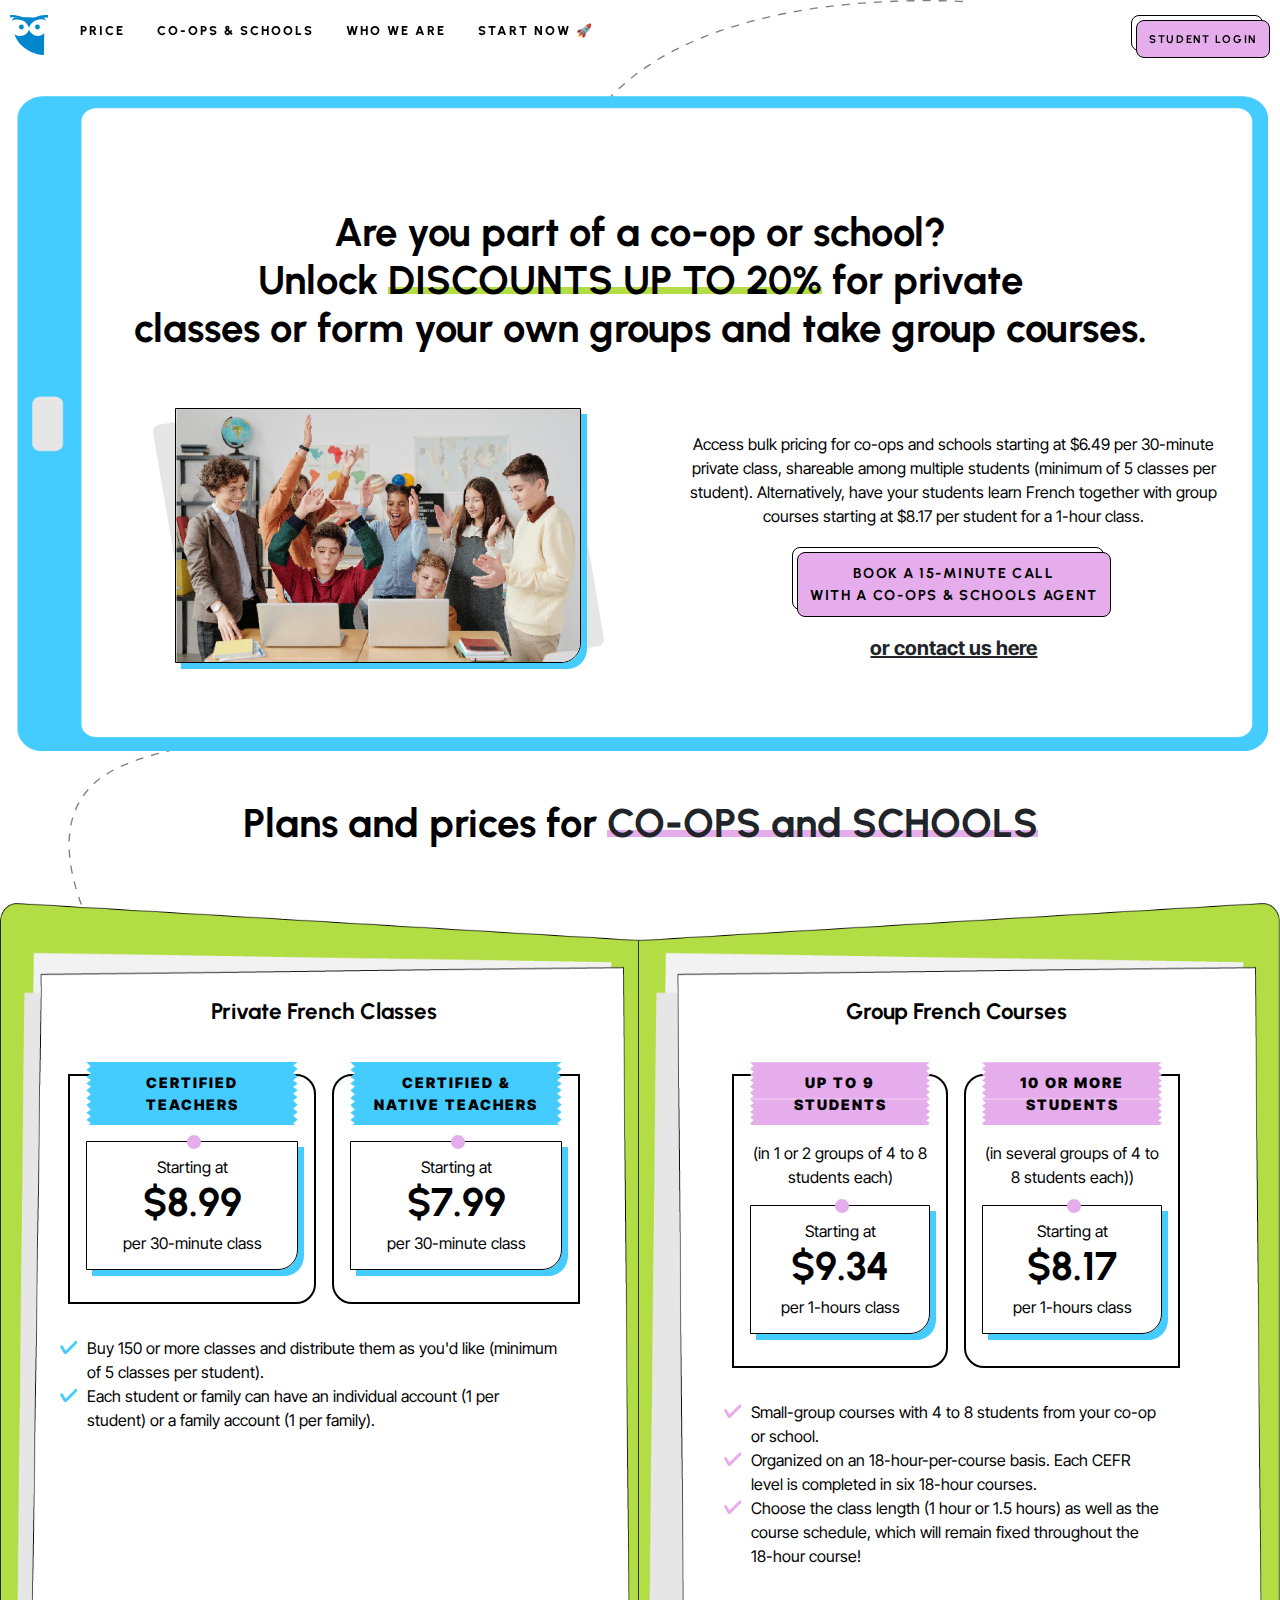
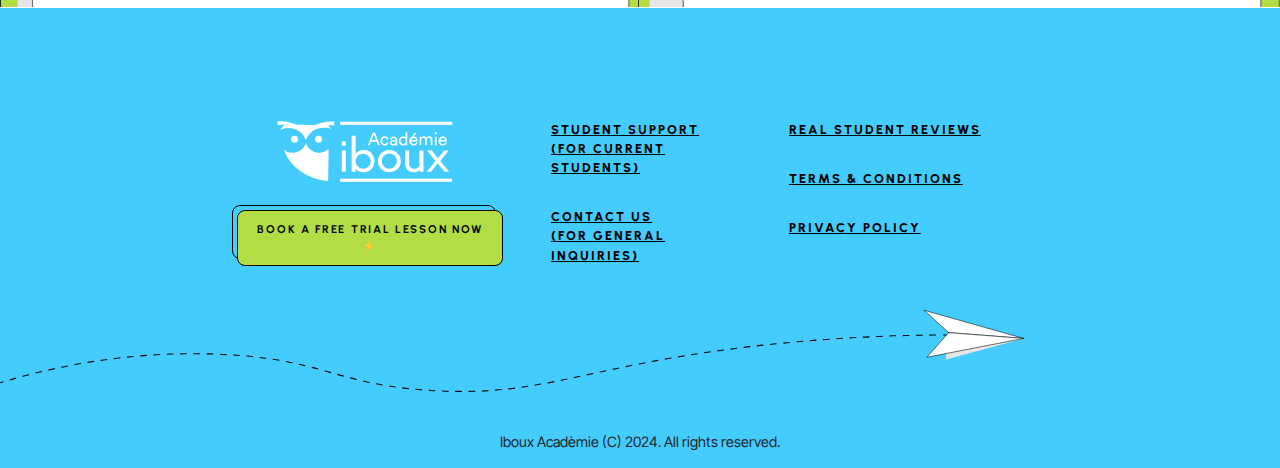
==== co-ops_&_schools.html @ 30d0fe0b "V 1.0" ====
<!DOCTYPE html>
<html lang="es">
<head>
    <meta charset="UTF-8">
    <meta name="viewport" content="width=device-width, initial-scale=1.0">
    <title>Iboux</title>
    <link rel="icon" href="imagenes/favicon.png" type="image/png">
    <link rel="stylesheet" href="css/bootstrap.min.css">
    <link rel="stylesheet" href="css/bootstrap-icons.min.css">
    <link rel="stylesheet" type="text/css" href="slick/slick.css"/>
    <link rel="stylesheet" href="css/style.css">
    <link rel="preconnect" href="https://fonts.googleapis.com">
    <link rel="preconnect" href="https://fonts.gstatic.com" crossorigin>
    <link href="https://fonts.googleapis.com/css2?family=Inter+Tight:ital,wght@0,400..700;1,400..700&family=Urbanist:ital,wght@0,400..900;1,400..900&display=swap" rel="stylesheet">
</head>
<body>
  <nav id="navbar" class="navbar navbar-expand-lg navbar-light fixed-top scrolled">
    <div class="container-xxl">
      <a class="navbar-brand" href="index.html"><img src="imagenes/logo.svg" height="40px" width="auto" alt=""></a>
      <button class="navbar-toggler x-btn" type="button" data-bs-toggle="collapse" data-bs-target="#navbarSupportedContent" aria-controls="navbarSupportedContent" aria-expanded="false" aria-label="Toggle navigation">
        <span class="navbar-toggler-icon"></span>
        <span class="btn-close p-2 d-none" style="font-size:1.6em"></span>
      </button>
      <div class="collapse navbar-collapse text-center text-md-start" id="navbarSupportedContent">
        <ul class="navbar-nav me-auto mb-2 mb-md-2">
          <li class="nav-item px-2 px-md-2">
            <a class="nav-link" aria-current="page" href="price.html">Price</a>
          </li>
          <li class="nav-item px-2 px-md-2">
            <a class="nav-link" href="co-ops_&amp;_schools.html">Co-Ops &amp; Schools</a>
          </li>
          <li class="nav-item px-2 px-md-2">
            <a class="nav-link " href="who-we-are.html">Who We Are</a>
          </li>
          <li class="nav-item px-2 px-md-2">
            <a class="nav-link " href="start-now.html">Start Now <span class="emoji">🚀</span></a>
          </li>
        </ul>
        <div class="d-block mx-auto mx-md-0 ">
          <div class="ps-2 ps-md-2 pt-2 pt-md-2 btn-borde text-center text-md-start">
            <a class="btn btn-outline-success btn-new btn-nav fondo-rosa" href="sign-up.html">STUDENT LOGIN</a>
          </div>
        </div>
      </div>
    </div>
  </nav>

  <div id="seccion-001" class="container-fluid">
    <div class="row">
      <div class="col-12 mt-4 mt-md-5 pt-md-5">
        <div class="container-xxl pb-md-5 pt-md-3">
          <div class="row my-3 my-md-5">
            <div class="col-12 col-md-7 d-block d-md-none">
              <div class="d-block m-md-5 ps-md-5 pt-md-5 pt-3 pb-3 fondo-img">
                <img class="border-estandar d-block m-md-5" src="imagenes/imagen-7.png">
              </div>
            </div>
            <div class="col-12 text-center px-md-5 ">
              <h1 class="mt-3 mt-md-5 px-md-5">Are you part of a co-op or school?<br>
                Unlock <span class="mark-3">DISCOUNTS UP TO 20%</span> for private<br>
                classes or form your own groups and take group courses.
              </h1>
            </div>
          </div>
          <div class="row mb-4">
              <div class="col-md-1 d-none d-md-block"></div>
              <div class="col-12 col-md-5 d-none d-md-block ">
                <div class="d-block mx-4 fondo-img">
                  <img class="border-estandar d-block mx-auto" src="imagenes/imagen-7.png" style="width: 90%; height: auto; margin: 0px;">
                </div>
              </div>
              <div class="col-12 col-md-6 text-center px-md-4">
                <p class="mt-0 mt-md-4 mb-4 mx-md-4">Access bulk pricing for co-ops and schools starting at $6.49 per 30-minute private class, shareable 
                  among multiple students (minimum of 5 classes per student). Alternatively, have your students learn French together with 
                  group courses starting at $8.17 per student for a 1-hour class.</p>
                <button id="15min" href="#" class="btn btn-lg btn-new fondo-rosa text-center ">Book a 15-minute call
                  <p class="mb-0">with a Co-Ops &amp; Schools Agent</p>
                </button>
                <p class="mt-3">
                  <a href="#" class="under text-dark fs-5"><b>or contact us here</b></a>
                </p>
              </div>
            </div>
        </div>
      </div>
    </div>
  </div>
  <div id="calender" class="container-xxl mb-md-0 mb-5 ">
    <div class="row">
      <div class="col-12">
        <div class="form-holder">
          <div class="calendly-form-wrapper form-scale">
              <div class="inner">
                  <!-- Calendly inline widget begin -->
                    <div class="calendly-inline-widget calendly-mobile" data-url="https://calendly.com/iboux-trials_intl/french?hide_gdpr_banner=1&amp;text_color=515154&amp;primary_color=127eff" style="position: relative;-webkit-overflow-scrolling:touch;min-width:320px;height:630px;" data-processed="true"><div class="calendly-spinner"><div class="calendly-bounce1"></div><div class="calendly-bounce2"></div><div class="calendly-bounce3"></div></div>
                    <iframe src="https://calendly.com/iboux-trials_intl/french?embed_domain=www.iboux.com&amp;embed_type=Inline&amp;hide_gdpr_banner=1&amp;text_color=515154&amp;primary_color=127eff" width="100%" height="700px" frameborder="0" title="Select a Date &amp; Time - Calendly"></iframe></div>
                    <script type="text/javascript" src="https://assets.calendly.com/assets/external/widget.js" async=""></script>
                  <!-- Calendly inline widget end -->                            
              </div>
          </div>
        </div>
      </div>
    </div>
  </div>

    <div id="seccion-002" class="container-fluid">
      <div class="row">
        <div class="col-12 p-0">
          <div class="container-xxl">
            <div class="row">
              <div class="col-12 text-center my-5 mb-5">
                <h2>Plans and prices for <span class="mark">CO-OPS and SCHOOLS</span></h2>
              </div>
          </div>
          </div>
          <div class="container-xxl carpeta-verde pt-md-5">
            <div class="row px-md-2 px-0 ">
              <div class="col-12 col-md-6 pt-5 px-0 px-md-5 hoja-1">
                <h4 class="text-center mb-5 mb-md-4 d-block">
                 <b> Private French Classes</b>
                </h4>
                <div class="container-fluid px-0">
                  <div class="row px-0 px-md-3 list-price-1">
                    <div class="col-6 px-1 px-md-2">
                      <div class="text-center cont-price p-3 p-md-3 mt-0 mt-md-4">
                        <p class="cinta-2">CERTIFIED TEACHERS</p>
                        <div class="border-estandar punto py-3 mb-3">
                          <p class="mb-0">
                            Starting at
                          </p>
                          <h2>
                            $8.99
                          </h2>
                          <p>per 30-minute class</p>
                        </div>
                      </div>
                    </div>
                    <div class="col-6 px-1 px-md-2">
                      <div class="text-center cont-price p-3 p-md-3 mt-0 mt-md-4">
                        <p class="cinta-2">CERTIFIED &amp; NATIVE TEACHERS</p>
                        <div class="border-estandar punto py-3 mb-3">
                          <p class="mb-0">
                            Starting at
                          </p>
                          <h2>
                            $7.99
                          </h2>
                          <p>per 30-minute class</p>
                        </div>
                      </div>
                    </div>
                    <div class="col-12 ps-4 ps-md-2">
                      <ul class="check-1 mt-3 mb-4 p-3">
                        <li>Buy 150 or more classes and distribute them as you'd like (minimum of 5 classes per student).</li>
                        <li>Each student or family can have an individual account (1 per student) or a family account (1 per family).</li>
                      </ul>
                    </div>
                  </div>
                </div>
              </div>
              
              <div class="col-12 col-md-6 pt-5 px-0 px-md-5 hoja-2">
                <h4 class="text-center mb-5 mb-md-4 d-block">
                 <b>Group French Courses</b>
                </h4>
                <div class="container-fluid px-0">
                  <div class="row px-md-5 list-price-1">
                    <div class="col-6 px-1 px-md-2">
                      <div class="text-center cont-price p-3 p-md-3 mt-0 mt-md-4">
                        <p class="cinta-3">UP TO 9 STUDENTS</p>
                        <p class="mt-0 fs-6">(in 1 or 2 groups of 4 to 8 students each)</p>
                        <div class="border-estandar punto py-3 mb-3">
                          <p class="mb-0">
                            Starting at
                          </p>
                          <h2>
                            $9.34
                          </h2>
                          <p>per 1-hours class</p>
                        </div>
                      </div>
                    </div>
                    <div class="col-6 px-1 px-md-2">
                      <div class="text-center cont-price p-3 p-md-3 mt-0 mt-md-4">
                        <p class="cinta-3">10 OR MORE STUDENTS</p>
                        <p class="mt-0 fs-6">(in several groups of 4 to 8 students each))</p>
                        <div class="border-estandar punto py-3 mb-3">
                          <p class="mb-0">
                            Starting at
                          </p>
                          <h2>
                            $8.17
                          </h2>
                          <p>per 1-hours class</p>
                        </div>
                      </div>
                    </div>
                    <div class="col-12 ps-4 ps-md-2">
                      <ul class="check-2 mt-3 mb-4 p-3">
                        <li>Small-group courses with 4 to 8 students from your co-op or school.</li>
                        <li>Organized on an 18-hour-per-course basis. Each CEFR level is completed in six 18-hour courses.</li>
                        <li>Choose the class length (1 hour or 1.5 hours) as well as the course schedule, which will remain fixed throughout the 18-hour course!</li>
                      </ul>
                    </div>
                  </div>
                </div>
              </div>
            </div>
          </div>
        </div>
      </div>
    </div>

    <footer class="container-fluid text-dark pt-5 pt-md-5">
      <div class="row pt-5">
        <div class="col-12 col-md-2"></div>
        <div class="col-12 col-md-8">
          <div class="container-xxl p-3">
            <div class="row">
              <div class="col-12 col-md-4 px-0 text-center text-md-start">
                <img src="imagenes/logo-full.svg" class="mx-auto d-block logo-footer">
                <div class="ps-2 ps-md-2 pt-2 pt-md-2 my-3 my-md-3">
                  <button type="button" class="btn btn-new btn-nav fondo-verde d-block  mx-auto">Book a free trial lesson now <span class="emoji">⚡</span></button>
                </div>
              </div>
              <div class="col-12 col-md-4 mt-4 mt-md-0 px-5 text-center text-md-start">
                <p><a href="#" class="nav-link">STUDENT SUPPORT<br>
                (for current students)</a></p>
                <p><a href="#" class="nav-link">CONTACT US<br>
                  (for general inquiries)</a></p>
              </div>
              <div class="col-12 col-md-4 mt-4 mt-md-0 mb-5 mb-md-0 text-center text-md-start">
                <p><a href="#" class="nav-link">REAL STUDENT REVIEWS</a></p>
                <p><a href="#" class="nav-link">TERMS &amp; CONDITIONS</a></p>
                <p><a href="#" class="nav-link">PRIVACY POLICY</a></p>
              </div>
            </div>
          </div>
        </div>
        <div class="col-12 col-md-2"></div>
      </div>
      <div class="row">
        <div class="col-12">
          <p class="text-center copyright">Iboux Acadèmie (C) 2024. All rights reserved.</p>
        </div>
      </div>
    </footer>
    <div id="cookies" class="container-fluid text-center bg-light fixed-bottom" style="display: none;">
      <div class="row">
        <div class="col-12 pt-4 pt-md-4">
          <p class="cookies fs-6">This website uses cookies to improve your experiece. <a href="#" class="under">Learn more.</a> 
            <button id="btn-cookies" class="btn btn-new mx-5 px-5 mx-md-3 my-4 my-md-0 d-inline">Accept</button></p>
        </div>
      </div>
    </div>
   
    <script src="js/jquery-3.6.0.min.js"></script>
    <script src="js/bootstrap.bundle.min.js"></script>
    <script src="js/script.js"></script>

</body>
</html>
---- css/style.css ----
@font-face {
  font-family: 'Apple Color Emoji';
  src: local('Apple Color Emoji'), local('AppleColorEmoji'), local('apple-color-emoji');
  src:
    url('fonts/AppleColorEmoji.woff2') format('woff2'),
    url('fonts/AppleColorEmoji.woff') format('woff'),
    url('fonts/AppleColorEmoji.ttf') format('truetype'),
    url('fonts/AppleColorEmoji.eot?'),
    url('fonts/AppleColorEmoji.eot?#iefix') format('embedded-opentype'),
    url('fonts/AppleColorEmoji.svg') format('svg');
  font-weight: normal;
  font-style: normal;
}

:root {
  --azul: #44ccff;
  --rosa: #e6adec;
  --verde: #b2dd45;
  --negro: #000;
  --blanco: #fff;
  --transparente: #fff0;
  --esquina: 8px;
  --sombra-distancia: 6px;
  --borde: 1px solid var(--negro);
}

.urbanist{
  font-family: 'Urbanist';
}

.emoji{
  font-family: 'Apple Color Emoji';
}

.btn-new, body a, .navbar, .slick-arrow{
  transition: all 0.3s;
}

body {
  font-size: 14px;
  font-family: 'Inter Tight';
  color: var(--negro);
  font-weight: 400;
  padding: 0;
  margin: 0;
}

footer, .cuaderno, #seccion-1 .carrusel {
  z-index: 5;
  position: relative;
}

h1, h2, h3 , h4, h5, h6, .title, .btn-new, .nav-link, .destacado{
  font-family: 'Urbanist';
  font-weight: 700;
}

h1, h2{
  font-size: 2em;
}

h3{
  font-size: 1.8em;
}

h4{
  font-size: 1.6em;
  font-weight: 400;
}

h5{
  font-size: 1.4em;
}

p{
  font-size: 1.2em;
}

.navbar{
  background-color: var(--blanco);
  padding: 0px;
}

.navbar > .container-xxl{
  padding: 10px;
}

.navbar-collapse{
  background-color: var(--azul);
  padding: 40px;
  z-index: 100;
  margin: 10px -10px -10px;
}

.nav-link{
  text-transform: uppercase;
  letter-spacing: 2px;
  font-size: 1em;
  color: var(--negro);
  font-weight: 800;
}

.btn-new{
  background-color: var(--azul);
  border: var(--borde);
  color: var(--negro);
  font-size: 0.9em;
  letter-spacing: 1px;
  font-weight: 20px;
  border-radius: var(--esquina);
  text-transform: uppercase;
  padding: 10px 20px;
  position: relative;
}

.btn-new:after{
  border-radius: var(--esquina);
  border: var(--borde);
  position: absolute;
  content:'';
  width: 100%;
  height: 100%;
  top: calc(-1 * var(--sombra-distancia));
  left: calc(-1 * var(--sombra-distancia));
  z-index: -1;
}

.btn-new:hover{
  background-color: var(--blanco);
  color: var(--negro);
  border: var(--borde);
}

.btn-nav{
  font-size: 0.8em;
}

a:hover, .nav-link:hover, .nav-link.active{
  opacity: 1;
  color: var(--blanco);
}

footer{
  background-image: url('../imagenes/avion.svg');
  background-size: 300%;
  background-repeat: no-repeat;
  background-position: right -5% bottom 20%;
  background-color: var(--azul);
}


footer > div:first-child{
  padding: 40px 0 120px;
}


footer .nav-link{
  margin-bottom: 30px;
  text-decoration: underline;
}

footer .nav-link:hover{
  color: var(--blanco);
}

footer .btn-new, .navbar .btn-new{
  font-size: 1em;
}

.fondo-img{
  background-size: 90%;
}

.logo-footer{
  max-width: 180px;
  height: auto;
  margin: auto;
}

.copyright, .cookies, .cookies .btn-new{
  font-size: 0.9em;
}


.mark{
  background: var(--transparente);
  background: linear-gradient(180deg, var(--transparente) 65%, var(--rosa) 65%, var(--rosa) 80%, var(--transparente) 80%);
  padding: 0;
}

.mark-2{
  background: var(--transparente);
  background: linear-gradient(180deg, var(--transparente) 65%, var(--azul) 65%, var(--azul) 80%, var(--transparente) 80%);
  padding: 0;
}

.mark-3{
  background: var(--transparente);
  background: linear-gradient(180deg, var(--transparente) 65%, var(--verde) 65%, var(--verde) 80%, var(--transparente) 80%);
  padding: 0;
}

.destacado{
  color: var(--negro);
  text-decoration: underline;
  font-size: 1.2em;
}

.fondo-img {
  background-image: url(../imagenes/fondo-img.svg);
  background-size: 75%;
  background-position: center;
  background-repeat: no-repeat;
}
.border-estandar {
  border-radius: 0 0 20px 0;
  box-shadow: var(--sombra-distancia) var(--sombra-distancia) 0 var(--azul);
  border: 1.5px solid var(--negro);
  position: relative;
}


.punto p{
  font-size: 1em;
  margin: 0;
  line-height: 1.2;
}

.punto:after{
  position: absolute;
  width: 14px;
  border-radius: 7px;
  height: 14px;
  background-color: var(--rosa);
  top: -7px;
  left: calc(50% - 5px);
  content: '';
}

.lista-punto li{
  list-style-type: none; 
  text-indent: -0.5em;
  padding-left: 1em;
}

.lista-punto li:before {
  color: var(--rosa);
  float: left;
  margin: 0 0 0 -0.5em;
  width: 1em;
  content: '\2022';
}

/*-- HOME --*/
#seccion-1{
  padding: 60px 0;
  overflow-x: hidden;
}

.features{
  margin: 0 -20px 0 -40px;
  background: var(--transparente);
  background: linear-gradient(180deg, var(--transparente) 35%, var(--blanco) 35%);
}

.carousel-features  div {
  position: relative;
}

.carousel-features  div  p{
  position: absolute;
  bottom: 40px;
  left: 0;
  font-size: 1.5em;
  line-height: 1.2;
  font-family: 'Urbanist';
  text-align: center;
  width: 100%;
}

.carousel-features  div  p  span{
  font-size: 1.8em;
  font-weight: 900;
}

#seccion-1 .carousel-item{
  padding: 0 30px;
} 

.cuaderno{
  background-image: url('../imagenes/cuaderno2.svg');
  background-size: 105%;
  background-repeat: repeat-y;
  background-position: left -10px bottom 25%;
  padding: 20px 20px 0 40px;
}

#seccion-2{
  background-image: url('../imagenes/cuaderno-v.svg');
  background-position: left top;
  background-size: 60%;
  background-repeat: no-repeat;
}

#seccion-2 .card{
  border: none;
  background: none;
}

#seccion-2 .card:first-child{
  margin-right: 0px;
}

#seccion-2 .card:last-child{
  margin-left: 0px;
}

#seccion-2 .card-title h4{
  font-size: 1.8rem;
}

#seccion-2 ul li{
  font-weight: bold;
}

.img-card-1{
  position: relative;
  width: 95%;
  height: auto;
}

.img-card-2{
  position: relative;
  width: 95%;
  height: auto;
}

#seccion-3 .card {
  min-height: 500px;
  background-image: url(../imagenes/celular.png);
  background-position: top center;
  background-size: 95% 100%;
  background-repeat: no-repeat;
  border: none;
  background-color: transparent;
}
#seccion-3 .card h5{
  font-size: 1.7em;
}
#seccion-4 p{
  font-size: 1.4rem;
}

#seccion-4 img{
  width: 85%;
  height: auto;
}

.vaso-1 {
  background-image: url(../imagenes/vaso-1.svg);
  background-position: top right -75%;
  background-size: 80%;
  background-repeat: no-repeat;
}

.vaso-2 {
  background-image: url(../imagenes/vaso-2.svg);
  background-position: top left 2%;
  background-size: 50%;
  background-repeat: no-repeat;
}

.circle-shadow{
  filter: drop-shadow(17px 17px 0px #23b9eb);
}

/*Price*/

#seccion-01, #seccion-02 {
  overflow: hidden;
}

#seccion-01 .list-price-1, #seccion-02 .list-price-2 {
  background: linear-gradient(180deg, var(--transparente) 15%, var(--azul) 15%, var(--azul) 85%, var(--transparente) 85%);
  z-index: -1;
}

#seccion-02 .list-price-2 {
  background: linear-gradient(180deg, var(--transparente) 15%, var(--rosa) 15%, var(--rosa) 85%, var(--transparente) 85%);
}

.list-price-1 div.text-center, .list-price-2 div.text-center {
  border: 2px solid var(--negro);
  background-color: var(--blanco);
  position: relative;
  z-index: -1;
}

.list-price-1 div.text-center button.fondo-rosa, .list-price-2 div.text-center button.fondo-rosa {
  margin-bottom: -20%;
}

#seccion-03 ul, ul.check-1, ul.check-2 {
  list-style: none;
  text-indent: -1.7em;
  padding-left: 1.2rem !important;
}

#seccion-03 ul li:before {
  content: url('../imagenes/check.png');
  margin-right: 10px;
}

.cinta, .cinta-2, .cinta-3 {
  background-size: contain;
  background-position: top center;
  background-repeat: repeat-y;
  padding: 10px 0;
  margin-top: -15%;
  font-weight: 900;
  letter-spacing: 2px;
  font-size: 0.8rem;
}

.cinta, .cinta-2, .cinta-3 {
  background-image: url(../imagenes/cinta.svg);
}

#seccion-03 {
  margin-top: -10%;
  position: relative;
  z-index: -2;
  overflow-x: hidden;
}

#seccion-03 .fondo-cuaderno {
  background-image: url('../imagenes/cuaderno.png');
  background-size: 100% 63%;
  background-position: bottom right;
  background-repeat: no-repeat;
  position: relative;
  z-index: -1;
}

#seccion-03 div.fondo-img img.border-estandar {
  width: 92%;
  height: auto;
  margin: 20% 0 0%;
}

#seccion-03 .fondo-img {
  background-size: 75%;
  background-position: top 35px center;
}

.list-price-1 button.btn-new, .list-price-2 button.btn-new {
  font-size: 0.9rem;
}

.list-price-1 button.btn-new p, .list-price-1 button.btn-new p {
  font-size: 0.8rem;
}

.list-price-1 .col-6:nth-child(odd) .cont-price, .list-price-2 .col-6:nth-child(odd) .cont-price {
  border-radius: 0 20px 20px 0;
}

.list-price-1 .col-6:nth-child(even) .cont-price, .list-price-2 .col-6:nth-child(even) .cont-price {
  border-radius: 20px 0 0 20px;
}

/*Co-Ops*/

#seccion-001 .container-xxl {
  background-image: none;
}

#seccion-001 .fondo-img {
  background-size: 87%;
}

#seccion-001 .fondo-img img.border-estandar{
  width: 100%;
  height: auto;
  margin: 50px 0 0px 0;
}

#seccion-002{
  overflow-x: hidden;
}

#seccion-002 .cinta, #seccion-002 .cinta-2, #seccion-002 .cinta-3 {
  padding: 10px 11px;
  font-size: 0.7rem;
  font-weight: 900;
  letter-spacing: 2px;
  margin-top: -30px;
}

#seccion-002 ul.check-1 li:before, #seccion-002 ul.check-2 li:before {
  content: url('../imagenes/check-3.png');
  margin-right: 10px;
}


#calender {
  display: none;
}

.carpeta-verde, .hoja-1, .hoja-2 {
  background-image: none;
  background-color: var(--blanco);
  z-index: -2;
  position: relative;
  background-size: 100% 100%;
  background-image: none;
}

.hoja-1 {
  background-color: var(--azul);
  z-index: -1;
}

.hoja-2 {
  background-color: var(--rosa);
  z-index: -1;
}

/*Who we are*/

.img-full {
  width: 120%;
  height: auto;
  margin-left: -30px;
}

.fotos{
  background-image: url('../imagenes/imagen-9.png');
  background-position: top center;
  background-size: 100% 100%;
  background-repeat: no-repeat;
  padding: 7% 6.4% 3.4% 6%;
}

.level{
  border: 2px solid #000;
  font-size: 2.5rem;
}

.level.next:after {
  content: url(../imagenes/arror-next.png);
  position: absolute;
  margin-left: 30%;
  font-size: 4rem;
  margin-top: -14px;
  color: var(--negro);
}

.level.back:after {
  content: url(../imagenes/arror-back.png);
  position: absolute;
  margin-left: -50%;
  font-size: 4rem;
  margin-top: -15px;
  color: var(--negro);
}

#logos {
  background-image: url(../imagenes/cuadro-gris.png);
  background-position: top 30px center;
  background-size: 95% 100%;
  background-repeat: no-repeat;
}

#logos div.cinta, #logos .cinta-2, #logos .cinta-3 {
  background-size: 100%;
  background-position: top center;
  background-repeat: repeat-y;
  padding: 10px 0;
  margin-top: 5px;
  letter-spacing: 1px;
  font-weight: 900;
  margin-bottom: -15%;
}

#logos div.cinta {
  background-image: url('../imagenes/cinta.svg');
}
#logos .cinta-2 {
  background-image: url('../imagenes/cinta-3.svg');
}
#logos .cinta-3 {
  background-image: url('../imagenes/cinta-2.svg');
}

.cont-logos{
  border: 2px solid #000;
  border-radius: 25px;
  background-color: var(--blanco);
  box-shadow: var(--sombra-distancia) var(--sombra-distancia) 0 var(--verde);
}

/*Start now*/
.fondo-calendario {
  background-image: url(../imagenes/calendario-2.png);
  background-color: var(--rosa);
  background-size: contain;
  background-position: top center;
  background-repeat: no-repeat;
}

.fondo-calendario .inner iframe{
  height: 890px;
  width: 100%;
}

.fondo-calendario .inner .calendly-inline{
  min-width: 320px;
  height: 855px;
}

.lineas-verdes{
  background-image: url('../imagenes/lineas-verde.png');
  background-size: cover;
  background-position: top center;
}

.lineas-verdes .sec-1{
  background-color: var(--blanco);
  border: 2px solid #000;
}

/*Login*/

#login {
  background: url('../imagenes/school.jpg') no-repeat center center fixed;
  background-size: cover;
}
.form-container {
  background-color: #f5f5f5;
  padding: 30px;
  border-radius: 8px;
  max-width: 500px;
  margin: 50px auto;
  box-shadow: 0 4px 8px rgba(0, 0, 0, 0.1);
}
.form-container h1 {
  font-weight: bold;
  text-align: center;
}
.btn-custom {
  background-color: #fdd9d9;
  color: black;
  width: 100%;
}
.btn-custom:hover {
  background-color: #fcc8c8;
}

/* sign-up */

.contact-form {
  background-color: #e6e6e6;
  padding: 30px;
  border-radius: 10px;
  max-width: 600px;
  margin: 50px auto;
}
.contact-form h2 {
  text-align: center;
  margin-bottom: 20px;
}
.contact-form button {
  background-color: #ffb6c1;
  border: none;
  width: 100%;
  padding: 10px;
  font-size: 18px;
  cursor: pointer;
  border-radius: 5px;
}
.contact-form button:hover {
  background-color: #ffa1b0;
}
.contact-form small {
  display: block;
  text-align: center;
  margin-top: 15px;
  font-size: 12px;
}


.slick-arrow {
  position: absolute;
  top: calc(50% - 25px);
  height: 40px;
  width: 40px;
  opacity: 1;
  border: var(--borde);
  border-radius: 50%;
  background: var(--blanco);
  box-shadow: 3px 3px 0px var(--verde);
  background-size: 65%;
  z-index: 30;
  color: transparent;
}

.slick-prev {
  background-image: url('../imagenes/prev.svg') !important;
  background-size: 65%;
  background-repeat: no-repeat;
  background-position: center;
  left: -20px;
}

.slick-next {
  background-image: url('../imagenes/next.svg') !important;
  background-size: 65%;
  background-repeat: no-repeat;
  background-position: center;
  right: -20px;
}

.slick-arrow:hover {
  position: absolute;
  background-color: var(--azul);
}

@media screen and (min-width: 767px) {

  body {
    font-size: 16px;
    background-image: url(../imagenes/linea-body.svg);
    background-size: 94%;
    background-repeat: no-repeat;
    background-position: top 0% left 0%;
  }
  
  .navbar{
    background-color: var(--transparente);
  }
  
  .navbar.scrolled{
    background-color: var(--blanco);
    border-bottom: var(--borde);
  }
  
  .navbar > .container-xxl{
    padding: 10px;
  }
  
  .navbar-collapse{
    background-color: var(--transparente);
    padding: 0;
    margin: 0;
  }
  
  .nav-link{
    font-size: 0.8em;
  }
  
  footer{
    background-image: url('../imagenes/avion.svg');
    background-size: 80%;
    background-repeat: no-repeat;
    background-position: left 0 bottom 20%;
  }
  
  a:hover, .nav-link:hover, .nav-link.active{
    opacity: 1;
    color: var(--azul);
  }
  
  footer .btn-new, .navbar .btn-new{
    font-size: 0.7em;
  }
  
  h1, h2{
    font-size: 2.5em;
  }
  
  h3{
    font-size: 1.5em;
  }
  
  h4{
    font-size: 1.4em;
  }
  
  h5{
    font-size: 1.6em;
  }
  
  p{
    font-size: 1em;
  }
  
  .btn-new{
    font-size: 0.9em;
    padding: 10px 12px;
    letter-spacing: 1.7px;
  }
  
  
  /*-- HOME --*/
  .cuaderno{
    background-image: url('../imagenes/cuaderno.svg');
    background-size: contain;
    background-repeat: no-repeat;
    background-position: top -10px right 0px;
    padding: 20px 0 0;
  }
  
  #seccion-1{
    padding: 0;
    overflow-x: hidden;
  }
  
  .features{
    margin: 0;
    padding: 0 50px 0 0 ;
    background: var(--transparente);
  }
  
  .carousel-features{
    padding: 0;
  }
  
  .carousel-features  div  p{
    bottom: 20px;
    font-size: 1.2em;
  }
  
  .carousel-features  div  p  span{
    font-size: 1.8em;
  }
  
  #seccion-2 h2, #seccion-2 h4{
      max-width: 800px;
      margin: auto;
    }
  
  
    #seccion-2  .card{
      border: var(--borde);
      border-radius: var(--esquina);
      background-color: var(--blanco);
    }
  
    
  #seccion-2 {
      background-image: url('../imagenes/recuadro.svg');
      background-position: center bottom;
      background-size: 90%;
      background-repeat: no-repeat;
    }
  
  #seccion-2 .card{
    min-height: 420px;
  }
  
  #seccion-2 .card:nth-child(1){
    margin-right: -10px;
  }
  
  #seccion-2 .card:nth-child(3){
    margin-left: -10px;
  }
  
  #seccion-3 .card {
    min-height: 420px;
    background-image: url(../imagenes/celular.png);
    background-position: top center;
    background-size: 95% 100%;
    background-repeat: no-repeat;
  }
  
  #seccion-3 .card h5{
    font-size: 1.4em;
  }
  
  .img-card-1{
    position: absolute;
    width: 83%;
    height: auto;
  }
  
  .img-card-2{
    position: absolute;
    width: 85%;
    height: auto;
  }
  
  #seccion-4 img{
    width: 65%;
    height: auto;
  }
  
  .vaso-1 {
    background-image: url(../imagenes/vaso-1.svg);
    background-position: top right;
    background-size: 30%;
    background-repeat: no-repeat;
  }
  
  .vaso-2 {
    background-image: url(../imagenes/vaso-2.svg);
    background-position: top left 5%;
    background-size: 27%;
    background-repeat: no-repeat;
  }

  /*Price*/

  .list-price-1 div.text-center, .list-price-2 div.text-center {
    border-radius: 20px;
  }

  #seccion-03 .fondo-cuaderno {
    background-size: 51% 101%;
    background-position: top left -1%;
    z-index: -1;
  }

  #seccion-03 div.fondo-img{
    background-position: top 65% center;
    background-size: 80%;
  }

  #seccion-03 div.fondo-img img.border-estandar{
    width:80%; 
    height:auto; 
    margin: 25% auto 15%;
  }

  .cinta, .cinta-2, .cinta-3 {
    background-size: contain;
    padding: 10px 0;
    font-weight: 900;
    letter-spacing: 1px;
  }

  .list-price-1 button.btn-new, .list-price-2 button.btn-new {
    font-size: 1rem;
  }

  .list-price-1 button.btn-new p, .list-price-1 button.btn-new p {
    font-size: 0.9rem;
  }

  /*Co-Ops */

  #seccion-001 .fondo-img {
    background-size: 100%;
}

  #seccion-001 .container-xxl {
    background-image: url('../imagenes/tablet.png');
    background-size: 100% 100%;
    background-position: center;
    background-repeat: no-repeat;
    z-index: -1;
    position: relative;
}

.carpeta-verde, .hoja-1, .hoja-2 {
    background-size: 97% 100%;
    background-position: top center;
    background-repeat: no-repeat;
    background-color: transparent;
}

.carpeta-verde {
    background-image: url('../imagenes/carpeta.png'); background-size: 100% 100%;
}

.hoja-1 {
    background-image: url('../imagenes/hoja-1.png');
}

.hoja-2 {
    background-image: url('../imagenes/hoja-2.png');
}

.cinta-2 {
    background-image: url('../imagenes/cinta-2.svg');
}

.cinta-3 {
    background-image: url('../imagenes/cinta-3.svg');
}

#seccion-002 ul.check-1 li:before {
  content: url('../imagenes/check-2.png');
  margin-right: 10px;
}

#seccion-002 ul.check-2 li:before {
  content: url('../imagenes/check.png');
  margin-right: 10px;
}

#seccion-002 .cinta, #seccion-002 .cinta-2, #seccion-002 .cinta-3 {
  padding: 10px 20px;
  font-size: 0.9rem;
}


/*Who we are*/
.img-full{
  width: 100%;
  height: auto;
  margin: auto;
}

.fotos {
  padding: 2.8% 2.4% 1.3% 2.4%;
}

.level.next:after, .level.back:after {
  content: url(../imagenes/arror.png);
  position: absolute;
  margin-left: 36px;
  font-size: 4rem;
  margin-top: -15px;
  color: var(--negro);
}

#logos {
  background-position: top 30px center;
  background-size: cover;
}

/*Start now*/
.fondo-calendario {
  background-image: url('../imagenes/calendario.png');
  background-size: 80% 97%;
  background-position: top left 30%;
  background-color: transparent;
}

.fondo-calendario .inner iframe{
  height: 670px;
  width: 100%;
}

.fondo-calendario .inner .calendly-inline{
  min-width: 630px;
  height: 855px;
}

}
  

  
  .fondo-azul{
    background-color: var(--azul);
  }
  .fondo-rosa{
    background-color: var(--rosa) !important;
  }
  .fondo-verde{
    background-color: var(--verde);
  }
  .fondo-blanco{
    background-color: var(--blanco);
  }
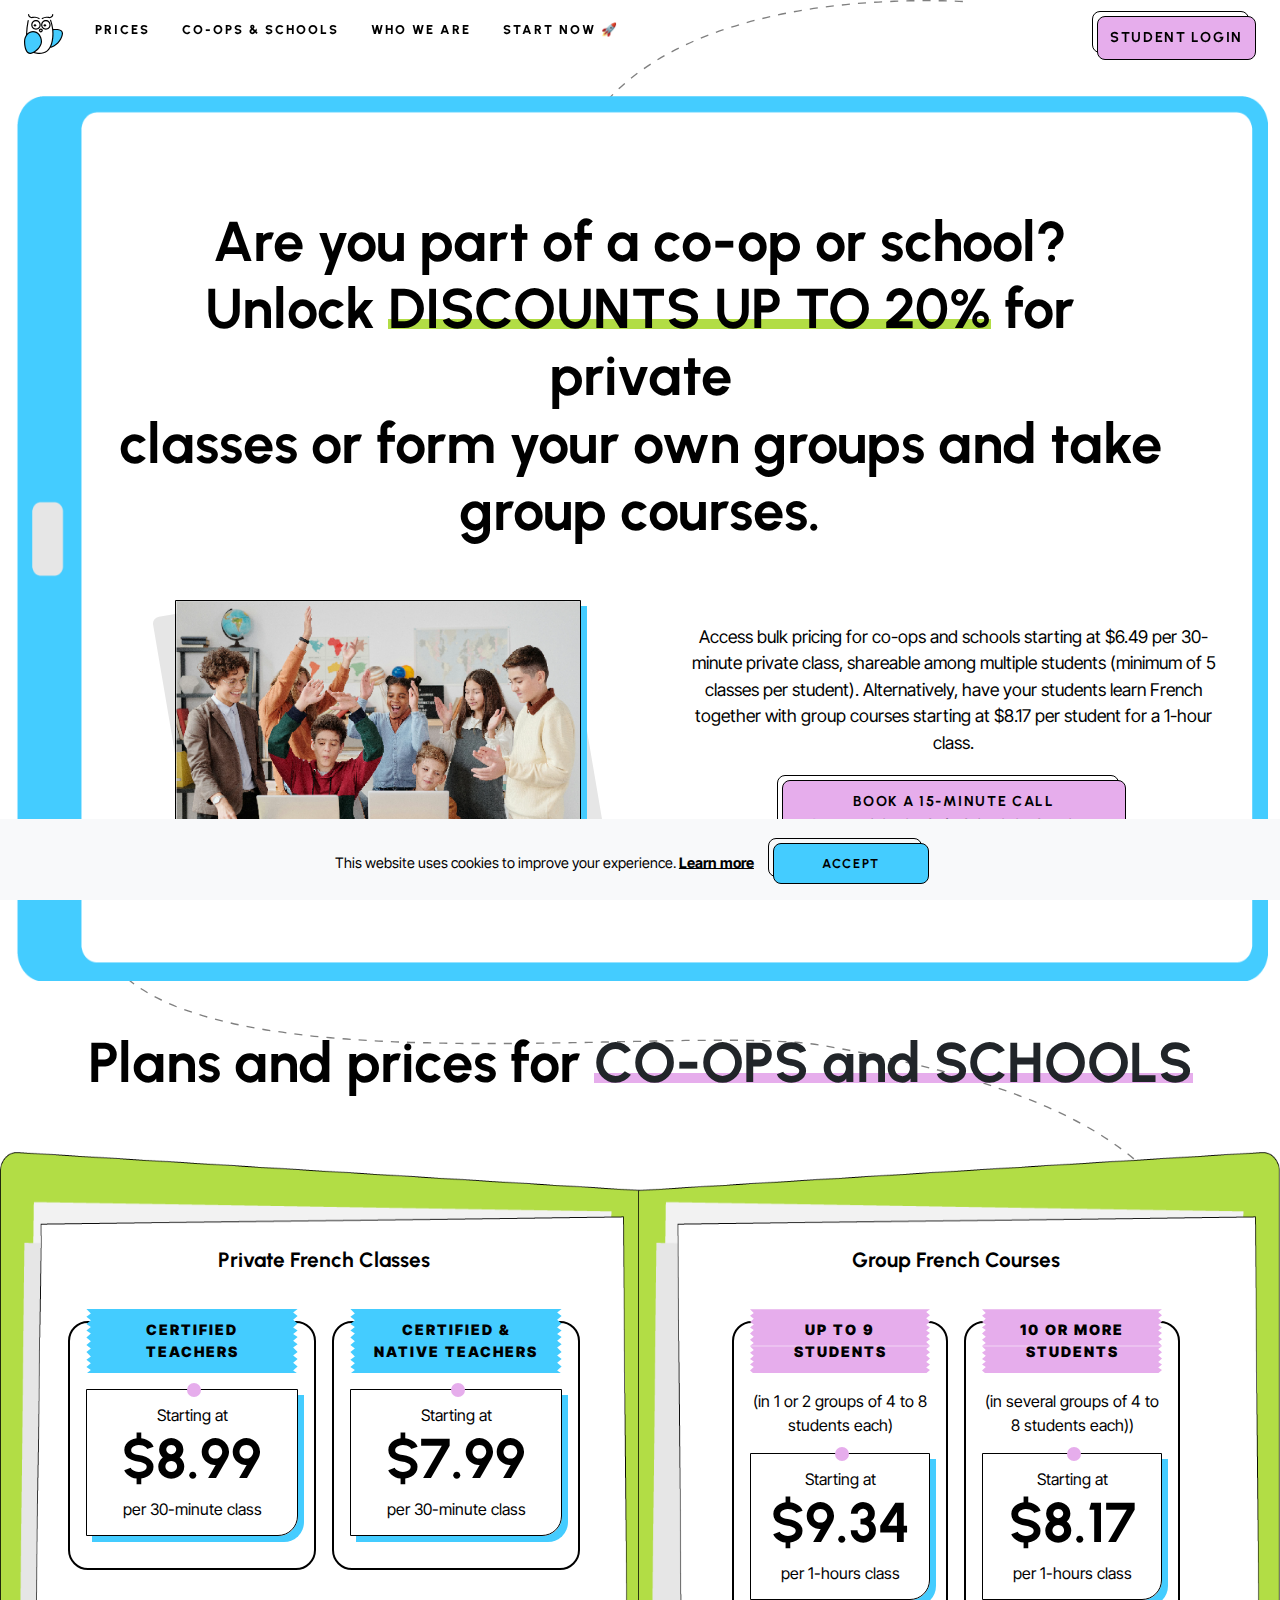
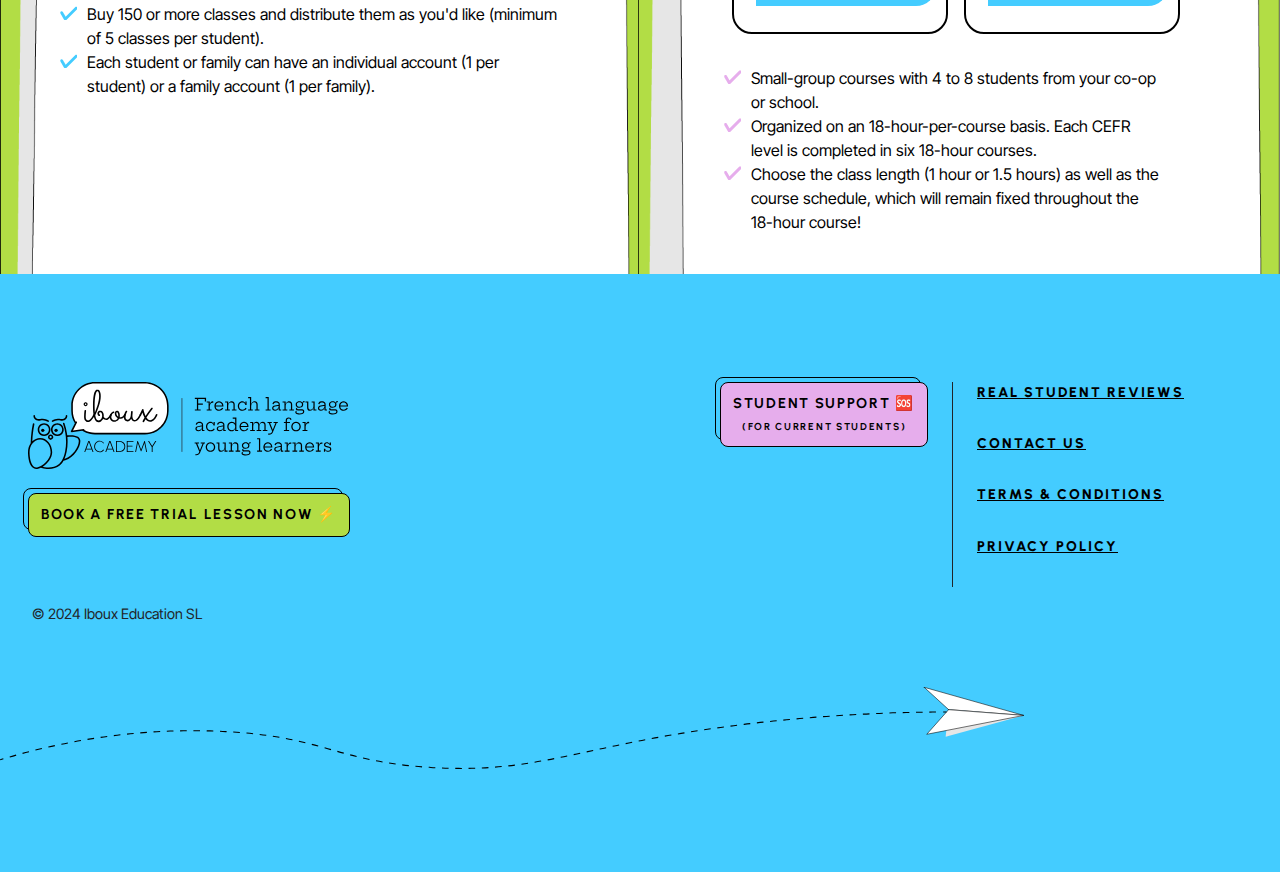
==== commit 767c2241: "Add files via upload" ====
--- a/co-ops_&_schools.html
+++ b/co-ops_&_schools.html
@@ -14,8 +14,8 @@
     <link href="https://fonts.googleapis.com/css2?family=Inter+Tight:ital,wght@0,400..700;1,400..700&family=Urbanist:ital,wght@0,400..900;1,400..900&display=swap" rel="stylesheet">
 </head>
 <body>
-  <nav id="navbar" class="navbar navbar-expand-lg navbar-light fixed-top scrolled">
-    <div class="container-xxl">
+  <nav id="navbar" class="navbar navbar-expand-lg navbar-light fixed-top">
+    <div class="container-fluid p-2 ps-lg-4 pe-lg-4">
       <a class="navbar-brand" href="index.html"><img src="imagenes/logo.svg" height="40px" width="auto" alt=""></a>
       <button class="navbar-toggler x-btn" type="button" data-bs-toggle="collapse" data-bs-target="#navbarSupportedContent" aria-controls="navbarSupportedContent" aria-expanded="false" aria-label="Toggle navigation">
         <span class="navbar-toggler-icon"></span>
@@ -24,7 +24,7 @@
       <div class="collapse navbar-collapse text-center text-md-start" id="navbarSupportedContent">
         <ul class="navbar-nav me-auto mb-2 mb-md-2">
           <li class="nav-item px-2 px-md-2">
-            <a class="nav-link" aria-current="page" href="price.html">Price</a>
+            <a class="nav-link" aria-current="page" href="price.html">Prices</a>
           </li>
           <li class="nav-item px-2 px-md-2">
             <a class="nav-link" href="co-ops_&amp;_schools.html">Co-Ops &amp; Schools</a>
@@ -77,7 +77,7 @@
                   <p class="mb-0">with a Co-Ops &amp; Schools Agent</p>
                 </button>
                 <p class="mt-3">
-                  <a href="#" class="under text-dark fs-5"><b>or contact us here</b></a>
+                  <a href="contact-us.html" class="under text-dark fs-5"><b>or contact us here</b></a>
                 </p>
               </div>
             </div>
@@ -211,45 +211,40 @@
       </div>
     </div>
 
-    <footer class="container-fluid text-dark pt-5 pt-md-5">
-      <div class="row pt-5">
-        <div class="col-12 col-md-2"></div>
-        <div class="col-12 col-md-8">
-          <div class="container-xxl p-3">
-            <div class="row">
-              <div class="col-12 col-md-4 px-0 text-center text-md-start">
-                <img src="imagenes/logo-full.svg" class="mx-auto d-block logo-footer">
-                <div class="ps-2 ps-md-2 pt-2 pt-md-2 my-3 my-md-3">
-                  <button type="button" class="btn btn-new btn-nav fondo-verde d-block  mx-auto">Book a free trial lesson now <span class="emoji">⚡</span></button>
-                </div>
-              </div>
-              <div class="col-12 col-md-4 mt-4 mt-md-0 px-5 text-center text-md-start">
-                <p><a href="#" class="nav-link">STUDENT SUPPORT<br>
-                (for current students)</a></p>
-                <p><a href="#" class="nav-link">CONTACT US<br>
-                  (for general inquiries)</a></p>
-              </div>
-              <div class="col-12 col-md-4 mt-4 mt-md-0 mb-5 mb-md-0 text-center text-md-start">
-                <p><a href="#" class="nav-link">REAL STUDENT REVIEWS</a></p>
-                <p><a href="#" class="nav-link">TERMS &amp; CONDITIONS</a></p>
-                <p><a href="#" class="nav-link">PRIVACY POLICY</a></p>
-              </div>
-            </div>
-          </div>
-        </div>
-        <div class="col-12 col-md-2"></div>
-      </div>
-      <div class="row">
-        <div class="col-12">
-          <p class="text-center copyright">Iboux Acadèmie (C) 2024. All rights reserved.</p>
-        </div>
-      </div>
+    <footer class="container-fluid text-dark">
+      <div class="container-xxl p-3 pt-5">
+        <div class="row">
+          <div class="col-12 col-md-5 d-flex flex-column align-items-center justify-content-start align-items-md-start">
+            <img src="imagenes/logo-full.svg" class="logo-footer m-0 mb-4">
+              <button type="button" class="btn btn-new btn-nav fondo-verde">Book a free trial lesson now
+                <span class="emoji">&#9889;</span></button>
+          </div>
+          <div class="col-12 col-md-4 mt-4 mt-md-0 pe-md-4 d-flex flex-column align-items-center justify-content-start align-items-md-end">
+            <button type="button" class="btn btn-new btn-nav fondo-rosa d-block fondo-blanco">STUDENT SUPPORT <span
+                class="emoji">&#127384;</span><br><span style="font-size: 0.7em;">(for current students)</span> </button>
+          </div>
+          <div class="col-12 col-md-3 mt-4 mt-md-0 mb-5 mb-md-0 ps-md-4 text-center text-md-start border-md-start border-dark">
+            <p><a href="#" class="nav-link">REAL STUDENT REVIEWS</a></p>
+            <p><a href="#" class="nav-link">CONTACT US<br></a></p>
+            <p><a href="#" class="nav-link">TERMS & CONDITIONS</a></p>
+            <p><a href="#" class="nav-link">PRIVACY POLICY</a></p>
+          </div>
+        </div>
+        <div class="row">
+          <div class="col-12 p-3">
+            <p class="copyright text-center text-md-start">© 2024 Iboux Education SL</p>
+          </div>
+        </div>
+      </div>
+  
     </footer>
-    <div id="cookies" class="container-fluid text-center bg-light fixed-bottom" style="display: none;">
+    <div id="cookies" class="container-fluid text-center bg-light fixed-bottom">
       <div class="row">
         <div class="col-12 pt-4 pt-md-4">
-          <p class="cookies fs-6">This website uses cookies to improve your experiece. <a href="#" class="under">Learn more.</a> 
-            <button id="btn-cookies" class="btn btn-new mx-5 px-5 mx-md-3 my-4 my-md-0 d-inline">Accept</button></p>
+          <p class="cookies">This website uses cookies to improve your experience. <a href="#" class="under">Learn
+              more</a>
+            <button id="btn-cookies" class="btn btn-new mx-5 px-5 mx-md-3 my-4 my-md-0 d-block d-md-inline mx-auto">Accept</button>
+          </p>
         </div>
       </div>
     </div>
--- a/css/style.css
+++ b/css/style.css
@@ -1,23 +1,10 @@
-@font-face {
-  font-family: 'Apple Color Emoji';
-  src: local('Apple Color Emoji'), local('AppleColorEmoji'), local('apple-color-emoji');
-  src:
-    url('fonts/AppleColorEmoji.woff2') format('woff2'),
-    url('fonts/AppleColorEmoji.woff') format('woff'),
-    url('fonts/AppleColorEmoji.ttf') format('truetype'),
-    url('fonts/AppleColorEmoji.eot?'),
-    url('fonts/AppleColorEmoji.eot?#iefix') format('embedded-opentype'),
-    url('fonts/AppleColorEmoji.svg') format('svg');
-  font-weight: normal;
-  font-style: normal;
-}
-
 :root {
   --azul: #44ccff;
   --rosa: #e6adec;
   --verde: #b2dd45;
   --negro: #000;
   --blanco: #fff;
+  --gris: #e6e6e6;
   --transparente: #fff0;
   --esquina: 8px;
   --sombra-distancia: 6px;
@@ -26,10 +13,6 @@
 
 .urbanist{
   font-family: 'Urbanist';
-}
-
-.emoji{
-  font-family: 'Apple Color Emoji';
 }
 
 .btn-new, body a, .navbar, .slick-arrow{
@@ -45,6 +28,10 @@
   margin: 0;
 }
 
+body.body-login {
+  background: url('../imagenes/patron.png');
+}
+
 footer, .cuaderno, #seccion-1 .carrusel {
   z-index: 5;
   position: relative;
@@ -56,7 +43,7 @@
 }
 
 h1, h2{
-  font-size: 2em;
+  font-size: 2.2em;
 }
 
 h3{
@@ -64,12 +51,12 @@
 }
 
 h4{
-  font-size: 1.6em;
+  font-size: 1.3em;
   font-weight: 400;
 }
 
 h5{
-  font-size: 1.4em;
+  font-size: 1.2em;
 }
 
 p{
@@ -95,7 +82,7 @@
 .nav-link{
   text-transform: uppercase;
   letter-spacing: 2px;
-  font-size: 1em;
+  font-size: 0.8em;
   color: var(--negro);
   font-weight: 800;
 }
@@ -126,13 +113,9 @@
 }
 
 .btn-new:hover{
-  background-color: var(--blanco);
+  background-color: var(--blanco) !important;
   color: var(--negro);
   border: var(--borde);
-}
-
-.btn-nav{
-  font-size: 0.8em;
 }
 
 a:hover, .nav-link:hover, .nav-link.active{
@@ -146,6 +129,7 @@
   background-repeat: no-repeat;
   background-position: right -5% bottom 20%;
   background-color: var(--azul);
+  padding: 60px 10px 80px;
 }
 
 
@@ -163,22 +147,24 @@
   color: var(--blanco);
 }
 
-footer .btn-new, .navbar .btn-new{
-  font-size: 1em;
-}
-
 .fondo-img{
   background-size: 90%;
 }
 
 .logo-footer{
-  max-width: 180px;
+  max-width: 320px;
   height: auto;
   margin: auto;
 }
 
 .copyright, .cookies, .cookies .btn-new{
   font-size: 0.9em;
+}
+
+.cookies a{
+  color: var(--negro);
+  font-weight: 700;
+  text-decoration: underline;
 }
 
 
@@ -348,7 +334,7 @@
   font-size: 1.7em;
 }
 #seccion-4 p{
-  font-size: 1.4rem;
+  font-size: 1.2em;
 }
 
 #seccion-4 img{
@@ -382,18 +368,19 @@
 
 #seccion-01 .list-price-1, #seccion-02 .list-price-2 {
   background: linear-gradient(180deg, var(--transparente) 15%, var(--azul) 15%, var(--azul) 85%, var(--transparente) 85%);
-  z-index: -1;
-}
-
-#seccion-02 .list-price-2 {
+  z-index: 1;
+}
+
+#seccion-02 .list-price-2, body.body-login #seccion-01 .list-price-2{
   background: linear-gradient(180deg, var(--transparente) 15%, var(--rosa) 15%, var(--rosa) 85%, var(--transparente) 85%);
+  z-index: 1;
 }
 
 .list-price-1 div.text-center, .list-price-2 div.text-center {
   border: 2px solid var(--negro);
   background-color: var(--blanco);
   position: relative;
-  z-index: -1;
+  z-index: 1;
 }
 
 .list-price-1 div.text-center button.fondo-rosa, .list-price-2 div.text-center button.fondo-rosa {
@@ -429,7 +416,7 @@
 #seccion-03 {
   margin-top: -10%;
   position: relative;
-  z-index: -2;
+  z-index: 0;
   overflow-x: hidden;
 }
 
@@ -601,8 +588,13 @@
 }
 
 /*Start now*/
+
+.cal-m{
+  margin-bottom: -30px;
+}
+
 .fondo-calendario {
-  background-image: url(../imagenes/calendario-2.png);
+  background-image: none;
   background-color: var(--rosa);
   background-size: contain;
   background-position: top center;
@@ -623,71 +615,72 @@
   background-image: url('../imagenes/lineas-verde.png');
   background-size: cover;
   background-position: top center;
+  position: relative;
+  z-index: 0;
 }
 
 .lineas-verdes .sec-1{
   background-color: var(--blanco);
   border: 2px solid #000;
+  position: relative;
+  z-index: 1;
+  max-width: 800px;
+  margin: auto;
 }
 
 /*Login*/
-
-#login {
-  background: url('../imagenes/school.jpg') no-repeat center center fixed;
-  background-size: cover;
-}
-.form-container {
-  background-color: #f5f5f5;
+body.body-login #seccion-01, body.body-login #seccion-03{
+  background-color: var(--blanco);
+  z-index: -1;
+  position: relative;
+}
+
+body.body-login #seccion-03{
+  margin-top:0;
+}
+
+body.body-login #seccion-01{
+  margin-top: 100px !important;
+}
+
+body.body-login #seccion-03 div.fondo-img img.border-estandar {
+  width: 92%;
+  height: auto;
+  margin: 13% 0 15%;
+}
+
+.form-container, .contact-form {
+  background-color: var(--blanco);
   padding: 30px;
-  border-radius: 8px;
+  border-radius: 10px;
   max-width: 500px;
   margin: 50px auto;
-  box-shadow: 0 4px 8px rgba(0, 0, 0, 0.1);
-}
-.form-container h1 {
+  box-shadow: var(--sombra-distancia) var(--sombra-distancia) 0 var(--azul);
+  border: 1.5px solid var(--negro);
+}
+.form-container h1, .contact-form h2 {
   font-weight: bold;
   text-align: center;
 }
-.btn-custom {
-  background-color: #fdd9d9;
-  color: black;
-  width: 100%;
-}
-.btn-custom:hover {
-  background-color: #fcc8c8;
+.form-container label, .contact-form label, input[type=text], select, option{
+  font-weight: 700 !important;
+  font-family: 'Urbanist';
+}
+
+input[type=text], input[type=email], select, textarea{
+  background-color: var(--gris) !important;
+  border: 1px solid var(--negro) !important;
+}
+
+option:hover {
+  background: var(--azul);
+}
+
+.form-container button[type=submit]{
+  margin-bottom: -50px;
 }
 
 /* sign-up */
-
-.contact-form {
-  background-color: #e6e6e6;
-  padding: 30px;
-  border-radius: 10px;
-  max-width: 600px;
-  margin: 50px auto;
-}
-.contact-form h2 {
-  text-align: center;
-  margin-bottom: 20px;
-}
-.contact-form button {
-  background-color: #ffb6c1;
-  border: none;
-  width: 100%;
-  padding: 10px;
-  font-size: 18px;
-  cursor: pointer;
-  border-radius: 5px;
-}
-.contact-form button:hover {
-  background-color: #ffa1b0;
-}
-.contact-form small {
-  display: block;
-  text-align: center;
-  margin-top: 15px;
-  font-size: 12px;
-}
 
 
 .slick-arrow {
@@ -726,7 +719,52 @@
   background-color: var(--azul);
 }
 
-@media screen and (min-width: 767px) {
+@media only screen and (min-width : 767px) and (max-width : 991px) {
+/*-- HOME --*/
+.cuaderno{
+  background-image: url('../imagenes/cuaderno.svg');
+  background-size: contain;
+  background-repeat: no-repeat;
+  background-position: top -10px right -50%;
+  padding: 20px 0 0;
+}
+
+#seccion-2 {
+  background-image: url('../imagenes/recuadro.svg');
+  background-position: center top;
+  background-size: 70%;
+  background-repeat: no-repeat;
+}
+.vaso-1 {
+  background-image: url(../imagenes/vaso-1.svg);
+  background-position: top right 2%;
+  background-size: 35%;
+  background-repeat: no-repeat;
+}
+
+.vaso-2 {
+  background-image: url(../imagenes/vaso-2.svg);
+  background-position: top left 2%;
+  background-size: 30%;
+  background-repeat: no-repeat;
+}
+footer{
+  background-image: url('../imagenes/avion.svg');
+  background-size: 100%;
+  background-repeat: no-repeat;
+  background-position: right 20px bottom 20%;
+  padding: 60px 10px 200px;
+}
+#seccion-03 .fondo-cuaderno {
+  background-size: 100%;
+  background-position: top left -1%;
+}
+#seccion-03 .fondo-img {
+  background-position: center;
+}
+}
+
+@media screen and (min-width: 992px) {
 
   body {
     font-size: 16px;
@@ -735,6 +773,10 @@
     background-repeat: no-repeat;
     background-position: top 0% left 0%;
   }
+
+  body.body-login {
+    background: url('../imagenes/patron.png');
+  }
   
   .navbar{
     background-color: var(--transparente);
@@ -764,6 +806,7 @@
     background-size: 80%;
     background-repeat: no-repeat;
     background-position: left 0 bottom 20%;
+    padding: 60px 10px 200px;
   }
   
   a:hover, .nav-link:hover, .nav-link.active{
@@ -771,28 +814,24 @@
     color: var(--azul);
   }
   
-  footer .btn-new, .navbar .btn-new{
-    font-size: 0.7em;
-  }
-  
   h1, h2{
-    font-size: 2.5em;
+    font-size: 3.5em;
   }
   
   h3{
+    font-size: 2em;
+  }
+  
+  h4{
+    font-size: 1.3em;
+  }
+  
+  h5{
     font-size: 1.5em;
   }
   
-  h4{
-    font-size: 1.4em;
-  }
-  
-  h5{
-    font-size: 1.6em;
-  }
-  
   p{
-    font-size: 1em;
+    font-size: 1.1em;
   }
   
   .btn-new{
@@ -800,7 +839,10 @@
     padding: 10px 12px;
     letter-spacing: 1.7px;
   }
-  
+
+  .border-md-start{
+    border-left: var(--borde);
+  }
   
   /*-- HOME --*/
   .cuaderno{
@@ -836,7 +878,7 @@
   }
   
   #seccion-2 h2, #seccion-2 h4{
-      max-width: 800px;
+      max-width: 1280px;
       margin: auto;
     }
   
@@ -866,9 +908,15 @@
   #seccion-2 .card:nth-child(3){
     margin-left: -10px;
   }
+
+  #seccion-3 {
+    max-width: 1920px;
+    margin-left: auto;
+    margin-right: auto;
+  }
   
   #seccion-3 .card {
-    min-height: 420px;
+    min-height: 570px;
     background-image: url(../imagenes/celular.png);
     background-position: top center;
     background-size: 95% 100%;
@@ -913,13 +961,12 @@
   /*Price*/
 
   .list-price-1 div.text-center, .list-price-2 div.text-center {
-    border-radius: 20px;
+    border-radius: 20px !important;
   }
 
   #seccion-03 .fondo-cuaderno {
     background-size: 51% 101%;
     background-position: top left -1%;
-    z-index: -1;
   }
 
   #seccion-03 div.fondo-img{
@@ -959,7 +1006,7 @@
     background-size: 100% 100%;
     background-position: center;
     background-repeat: no-repeat;
-    z-index: -1;
+    z-index: 1;
     position: relative;
 }
 
@@ -1033,15 +1080,17 @@
 
 /*Start now*/
 .fondo-calendario {
-  background-image: url('../imagenes/calendario.png');
-  background-size: 80% 97%;
-  background-position: top left 30%;
-  background-color: transparent;
+  background-color: transparent; 
 }
 
 .fondo-calendario .inner iframe{
-  height: 670px;
-  width: 100%;
+  height: 695px;
+  max-width: 1080px;
+  background-image: url(../imagenes/calendario.png);
+  background-size: 90% 95%;
+    background-position: 20% 50%;
+  background-repeat: no-repeat;
+  padding-top: 18px;
 }
 
 .fondo-calendario .inner .calendly-inline{
@@ -1049,6 +1098,13 @@
   height: 855px;
 }
 
+/*login*/
+body.body-login #seccion-03 div.fondo-img img.border-estandar {
+  width: 80%;
+  height: auto;
+  margin: 15% auto 15%;
+}
+
 }
   
 
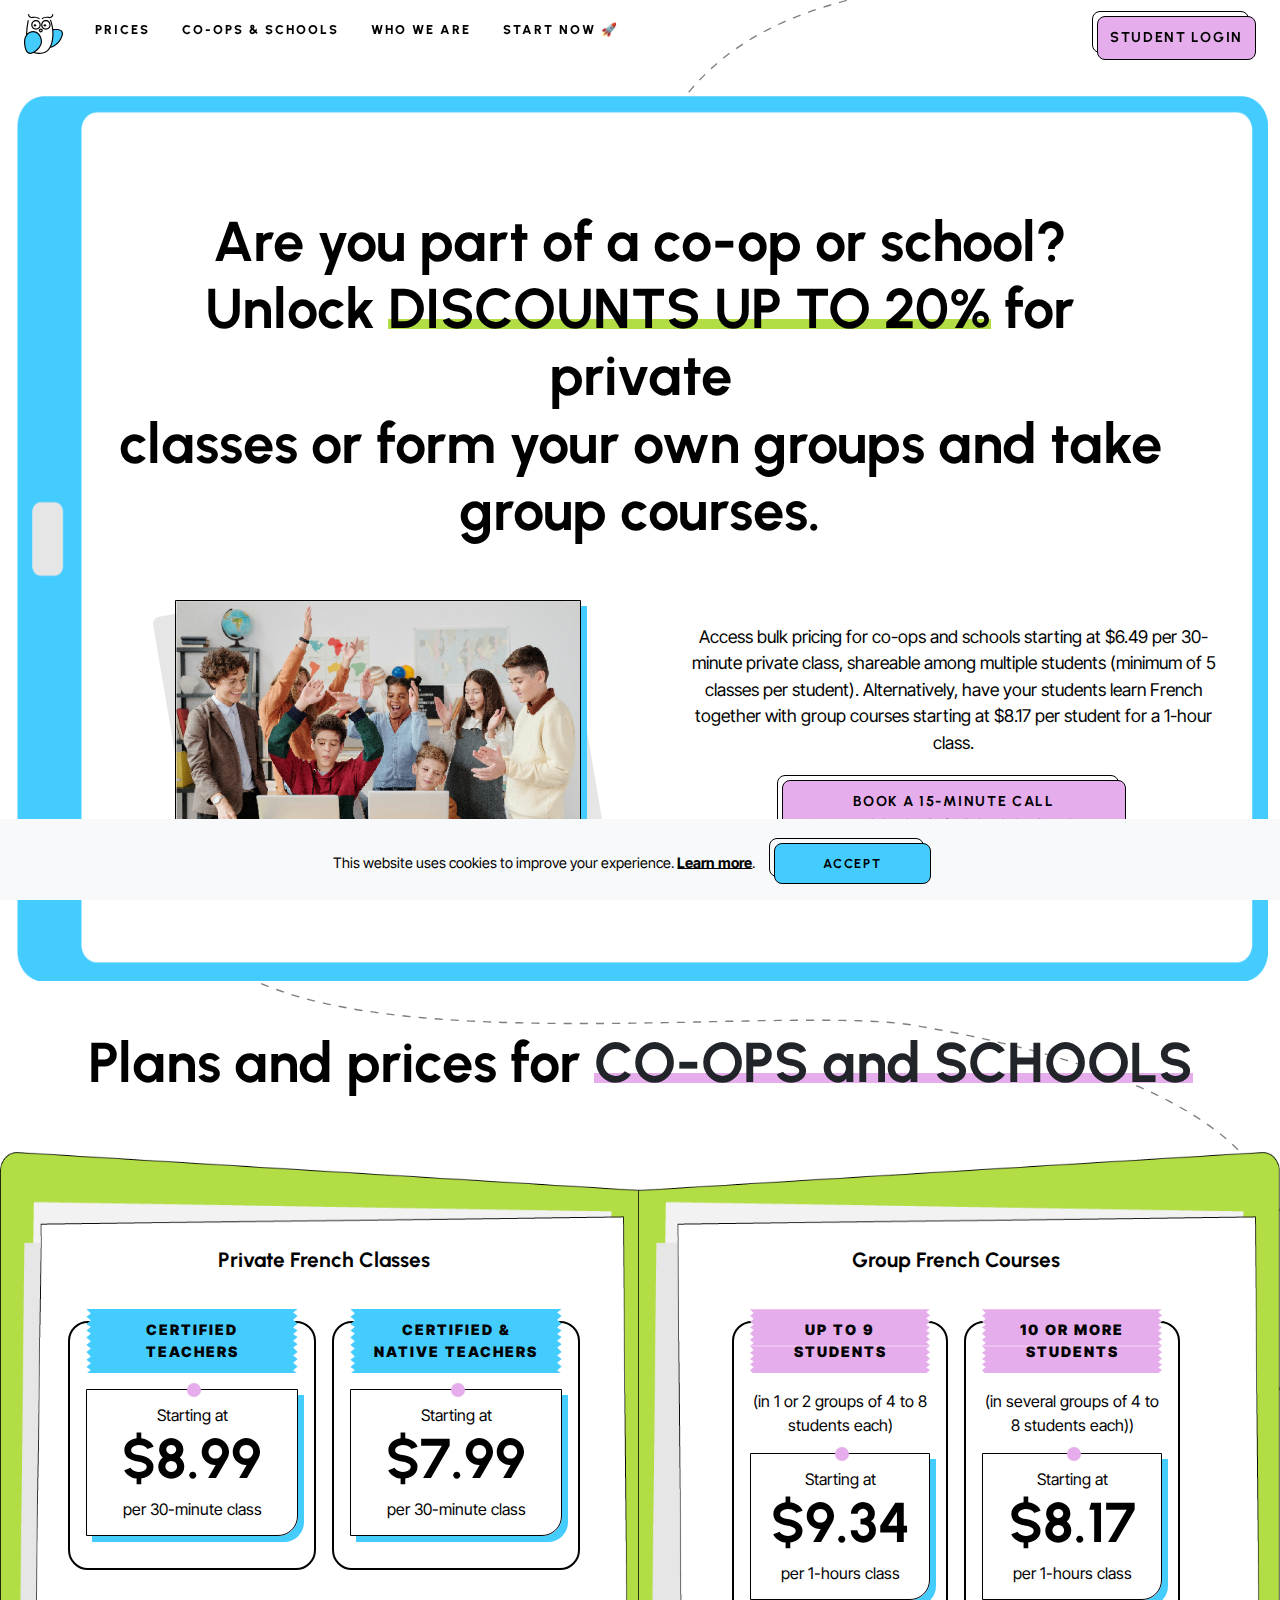
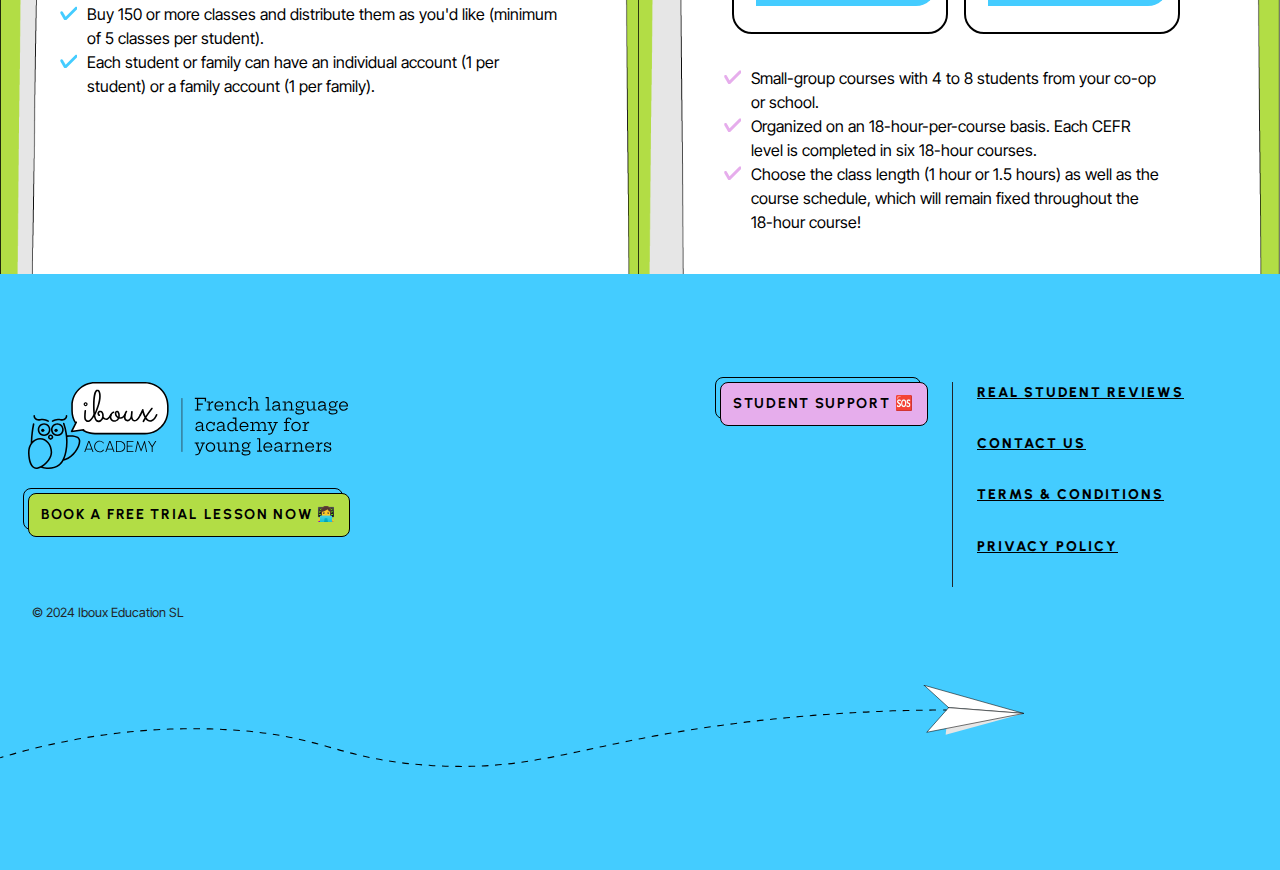
==== commit 82e73d7d: "Add files via upload" ====
--- a/co-ops_&_schools.html
+++ b/co-ops_&_schools.html
@@ -216,12 +216,12 @@
         <div class="row">
           <div class="col-12 col-md-5 d-flex flex-column align-items-center justify-content-start align-items-md-start">
             <img src="imagenes/logo-full.svg" class="logo-footer m-0 mb-4">
-              <button type="button" class="btn btn-new btn-nav fondo-verde">Book a free trial lesson now
-                <span class="emoji">&#9889;</span></button>
+              <a href="#"><button type="button" class="btn btn-new btn-nav fondo-verde">Book a free trial lesson now
+                <span class="emoji">&#128105;&#8205;&#128187;</span></button></a>
           </div>
           <div class="col-12 col-md-4 mt-4 mt-md-0 pe-md-4 d-flex flex-column align-items-center justify-content-start align-items-md-end">
-            <button type="button" class="btn btn-new btn-nav fondo-rosa d-block fondo-blanco">STUDENT SUPPORT <span
-                class="emoji">&#127384;</span><br><span style="font-size: 0.7em;">(for current students)</span> </button>
+            <a href="#"><button type="button" class="btn btn-new btn-nav fondo-rosa">STUDENT SUPPORT <span
+                class="emoji">&#127384;</span></button></a>
           </div>
           <div class="col-12 col-md-3 mt-4 mt-md-0 mb-5 mb-md-0 ps-md-4 text-center text-md-start border-md-start border-dark">
             <p><a href="#" class="nav-link">REAL STUDENT REVIEWS</a></p>
@@ -236,13 +236,14 @@
           </div>
         </div>
       </div>
+    </footer>
   
-    </footer>
+    
     <div id="cookies" class="container-fluid text-center bg-light fixed-bottom">
       <div class="row">
         <div class="col-12 pt-4 pt-md-4">
           <p class="cookies">This website uses cookies to improve your experience. <a href="#" class="under">Learn
-              more</a>
+              more</a>. 
             <button id="btn-cookies" class="btn btn-new mx-5 px-5 mx-md-3 my-4 my-md-0 d-block d-md-inline mx-auto">Accept</button>
           </p>
         </div>
--- a/css/style.css
+++ b/css/style.css
@@ -123,6 +123,14 @@
   color: var(--blanco);
 }
 
+a .btn-new{
+  text-decoration: none;
+}
+
+.container-xxl{
+  max-width: 1440px;
+}
+
 footer{
   background-image: url('../imagenes/avion.svg');
   background-size: 300%;
@@ -157,7 +165,11 @@
   margin: auto;
 }
 
-.copyright, .cookies, .cookies .btn-new{
+.copyright{
+  font-size: 0.8em;
+}
+
+.cookies, .cookies .btn-new{
   font-size: 0.9em;
 }
 
@@ -188,9 +200,12 @@
 
 .destacado{
   color: var(--negro);
-  text-decoration: underline;
   font-size: 1.2em;
-}
+  text-decoration: none;
+  font-weight: 700;
+}
+
+
 
 .fondo-img {
   background-image: url(../imagenes/fondo-img.svg);
@@ -527,6 +542,12 @@
   background-size: 100% 100%;
   background-repeat: no-repeat;
   padding: 7% 6.4% 3.4% 6%;
+}
+
+.fotos .slick-slide{
+  padding: 10px;
+  background-color: var(--blanco);
+  border: var(--borde);
 }
 
 .level{
@@ -735,6 +756,7 @@
   background-size: 70%;
   background-repeat: no-repeat;
 }
+
 .vaso-1 {
   background-image: url(../imagenes/vaso-1.svg);
   background-position: top right 2%;
@@ -771,7 +793,7 @@
     background-image: url(../imagenes/linea-body.svg);
     background-size: 94%;
     background-repeat: no-repeat;
-    background-position: top 0% left 0%;
+    background-position: top 10% right -20%;
   }
 
   body.body-login {
@@ -876,7 +898,11 @@
   .carousel-features  div  p  span{
     font-size: 1.8em;
   }
-  
+
+  #seccion-1 h1{
+    max-width: 70%;
+  }
+
   #seccion-2 h2, #seccion-2 h4{
       max-width: 1280px;
       margin: auto;
@@ -893,7 +919,7 @@
   #seccion-2 {
       background-image: url('../imagenes/recuadro.svg');
       background-position: center bottom;
-      background-size: 90%;
+      background-size: 85%;
       background-repeat: no-repeat;
     }
   
